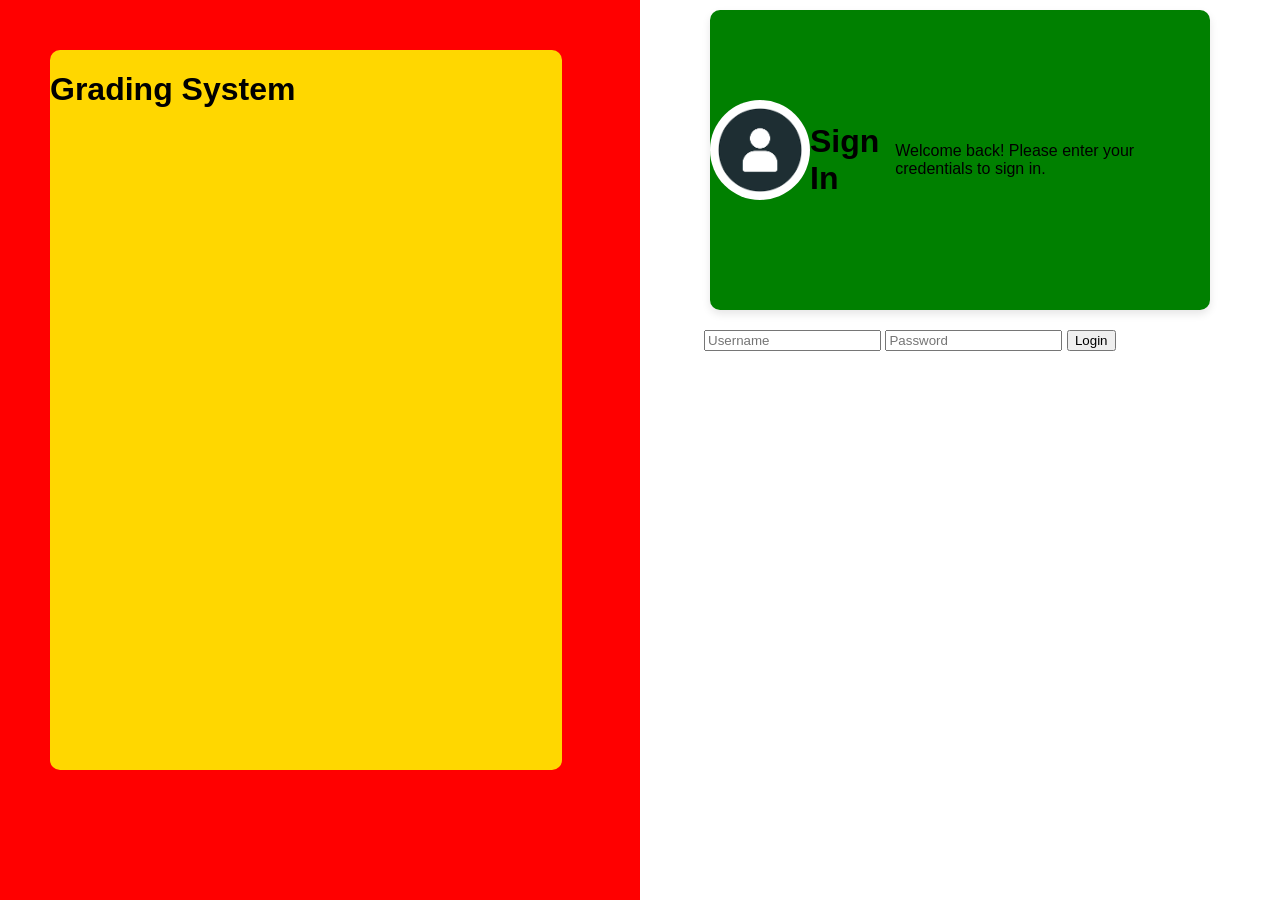
==== index.html @ 9e9329c2 "Add login page with styles and avatar image Add new login UI assets: index.html, styles.css, and an " ====
<!DOCTYPE html>
<html lang="en">
<head>
  <meta charset="UTF-8">
  <meta name="viewport" content="width=device-width, initial-scale=1.0">
  <title>Login</title>
  <link rel="stylesheet" href="styles.css">
</head>
<body>
    <div class="login-container">
        <div class="left-container">
            <h1>Grading System</h1>
        </div>
        <div class="right-container">
            <div class="login-card">
                <img class="avatar-image" src="images/avatar.png" alt="profile image">
                <h1>Sign In</h1>
                <p>Welcome back! Please enter your credentials to sign in.</p>
            </div>
            <div class="login-form">
                <form action="login.html" method="POST">
                    <input type="text" name="username" placeholder="Username" required>
                    <input type="password" name="password" placeholder="Password" required>
                    <button type="submit">Login</button>
                </form>
            </div>
        </div>
    </div>
</body>
</html>
---- styles.css ----
body{
    margin: 0;
    padding: 0;
    background-color:white;
    font-family: Arial, sans-serif;
}
.login-container {
    margin: 0;
    background-color: red;
    width: 100%;
    height: 100vh;
}

.left-container {
    background-color: gold;
    width: 40%;
    height: 80vh;
    float: left;
    margin: 50px;
    border-radius: 10px;
}
.right-container {
    background-color: white;
    width: 50%;
    height: 100vh;
    float: right;
}

.login-card{
    background-color: green;
    width: 500px;
    height: 300px;
    margin: 10px auto;
    border-radius: 10px;
    box-shadow: 0 4px 8px rgba(0, 0, 0, 0.1);
    display: flex;
    align-items: center;
    justify-content: center;
}

.avatar-image{
    width: 100px;
    height: 100px;
    border-radius: 50%;
    margin-bottom: 20px;
}

.login-form{
    display: flex;
    flex-direction: column;
    width: 80%;
    margin: 20px auto;
}
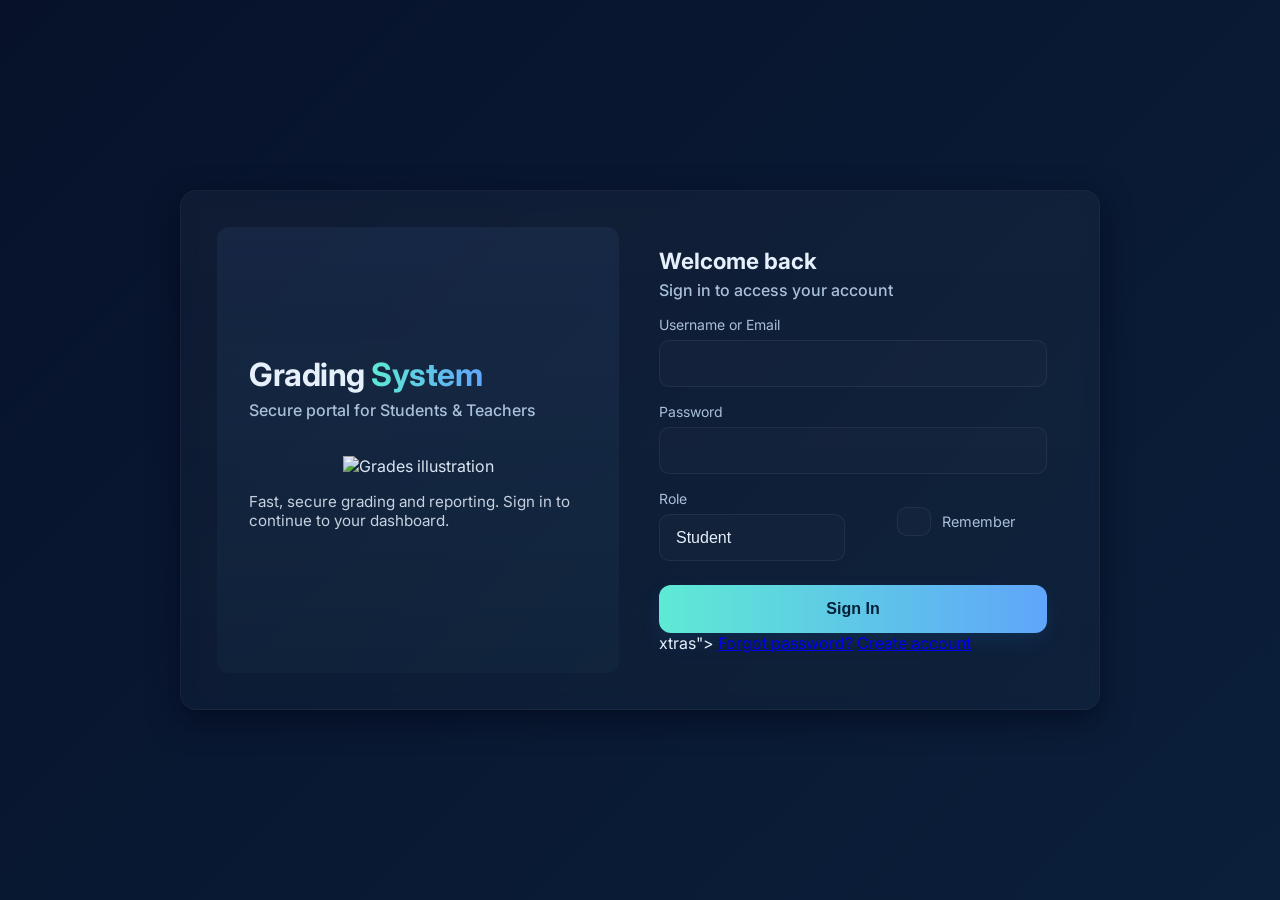
==== commit 9d519e38: "Update these files" ====
--- a/index.html
+++ b/index.html
@@ -1,30 +1,67 @@
-<!DOCTYPE html>
+<!doctype html>
 <html lang="en">
 <head>
-  <meta charset="UTF-8">
-  <meta name="viewport" content="width=device-width, initial-scale=1.0">
-  <title>Login</title>
-  <link rel="stylesheet" href="styles.css">
-</head>
+    <meta charset="utf-8">
+    <meta name="viewport" content="width=device-width,initial-scale=1">
+    <title>Grading System — Login</title>
+    <link href="https://fonts.googleapis.com/css2?family=Inter:wght@300;400;600;700&display=swap" rel="stylesheet">
+    <link rel="stylesheet" href="styles.css">
+    </head>
 <body>
-    <div class="login-container">
-        <div class="left-container">
-            <h1>Grading System</h1>
+    <main class="layout-center">
+        <div class="card card-grid">
+            <section class="left-panel">
+                <div class="brand large">
+                    <h1>Grading <span>System</span></h1>
+                    <p class="subtitle">Secure portal for Students & Teachers</p>
+                </div>
+                <div class="left-illustration">
+                    <img src="images/grades-illustration.svg" alt="Grades illustration" aria-hidden="true">
+                </div>
+                <p class="left-note">Fast, secure grading and reporting. Sign in to continue to your dashboard.</p>
+            </section>
+
+            <section class="right-panel">
+              <div class="brand small">
+                <h2>Welcome back</h2>
+                <p class="subtitle">Sign in to access your account</p>
+              </div>
+
+              <form class="login-form" action="#" novalidate>
+                <div class="field">
+                    <label for="user">Username or Email</label>
+                    <input id="user" name="user" type="text" autocomplete="username" required>
+                </div>
+
+                <div class="field">
+                    <label for="pass">Password</label>
+                    <input id="pass" name="pass" type="password" autocomplete="current-password" required>
+                </div>
+
+                <div class="row">
+                    <div class="field small">
+                        <label for="role">Role</label>
+                        <select id="role" name="role">
+                            <option>Student</option>
+                            <option>Teacher</option>
+                            <option>Admin</option>
+                        </select>
+                    </div>
+                    <div class="field small remember">
+                        <label><input type="checkbox" name="remember"> Remember</label>
+                    </div>
+                </div>
+
+                <button class="btn primary" type="submit">Sign In</button>
+xtras">
+                    <a href="forget-password.html">Forgot password?</a>
+                    <a href="create-account.html">Create account</a>
+
+                </div>
+              </form>
+            </section>
         </div>
-        <div class="right-container">
-            <div class="login-card">
-                <img class="avatar-image" src="images/avatar.png" alt="profile image">
-                <h1>Sign In</h1>
-                <p>Welcome back! Please enter your credentials to sign in.</p>
-            </div>
-            <div class="login-form">
-                <form action="login.html" method="POST">
-                    <input type="text" name="username" placeholder="Username" required>
-                    <input type="password" name="password" placeholder="Password" required>
-                    <button type="submit">Login</button>
-                </form>
-            </div>
-        </div>
-    </div>
+    </main>
+
 </body>
 </html>
--- a/styles.css
+++ b/styles.css
@@ -1,53 +1,90 @@
+:root{
+    --bg-1:#07122a;
+    --bg-2:#0b1f3a;
+    --card:#0f1726cc;
+    --muted:#a9c0d9;
+    --accent1:#5eead4;
+    --accent2:#60a5fa;
+}
+*{box-sizing:border-box}
+html,body{height:100%}
 body{
-    margin: 0;
-    padding: 0;
-    background-color:white;
-    font-family: Arial, sans-serif;
+    margin:0;
+    font-family:Inter,system-ui,-apple-system,"Segoe UI",Roboto,"Helvetica Neue",Arial;
+    background:linear-gradient(135deg,var(--bg-1) 0%,var(--bg-2) 100%);
+    color:#e6f0fb;
+    -webkit-font-smoothing:antialiased;
+    -moz-osx-font-smoothing:grayscale;
 }
-.login-container {
-    margin: 0;
-    background-color: red;
-    width: 100%;
-    height: 100vh;
+.background-shapes{position:fixed;inset:0;overflow:hidden;pointer-events:none}
+.shape{position:absolute;border-radius:50%;filter:blur(70px);opacity:0.45}
+.shape-a{width:520px;height:520px;right:-120px;top:-100px;background:radial-gradient(circle at 30% 30%,#6ee7b7,transparent 40%)}
+.shape-b{width:420px;height:420px;left:-140px;bottom:-120px;background:radial-gradient(circle at 70% 70%,#60a5fa,transparent 40%)}
+
+.layout-center{min-height:100vh;display:flex;align-items:center;justify-content:center;padding:3rem}
+.card{
+    width:100%;max-width:920px;border-radius:16px;background:linear-gradient(180deg, rgba(255,255,255,0.03), rgba(255,255,255,0.02));
+    box-shadow:0 10px 30px rgba(2,6,23,0.6);border:1px solid rgba(255,255,255,0.04);padding:2.25rem;backdrop-filter:blur(8px);
+}
+/* two-column grid */
+.card-grid{
+    display:grid;
+    grid-template-columns: 1fr 420px;
+    gap:1.5rem;
+    align-items:stretch;
+}
+.left-panel{
+    padding:2rem;
+    border-radius:12px;
+    display:flex;
+    flex-direction:column;
+    justify-content:center;
+    background:linear-gradient(180deg, rgba(96,165,250,0.08), rgba(94,234,212,0.03));
+}
+.left-panel .brand.large{ text-align:left }
+.left-illustration{margin-top:1rem;display:flex;align-items:center;justify-content:center}
+.left-illustration img{max-width:100%;height:auto;opacity:0.95}
+.left-note{color:rgba(230,240,251,0.85);margin-top:1rem;font-size:0.95rem}
+.right-panel{padding:1.25rem 1rem;display:flex;flex-direction:column;justify-content:center}
+.brand.small{ text-align:left;margin-bottom:1rem }
+.brand.small h2{margin:0;font-size:1.4rem}
+.brand{display:block;text-align:center;margin-bottom:1.25rem}
+.brand h1{font-size:2rem;margin:0;font-weight:700;letter-spacing:-0.5px}
+.brand h1 span{background:linear-gradient(90deg,var(--accent1),var(--accent2));-webkit-background-clip:text;background-clip:text;color:transparent}
+.subtitle{margin:0.35rem 0 0;color:var(--muted);font-weight:500}
+
+.login-form{max-width:420px;margin:0}
+.field{display:flex;flex-direction:column;margin-bottom:1rem}
+.field label{font-size:0.875rem;color:var(--muted);margin-bottom:0.45rem}
+.field input,.field select{appearance:none;border:1px solid rgba(255,255,255,0.06);background:rgba(255,255,255,0.02);color:inherit;padding:0.85rem 1rem;border-radius:10px;font-size:1rem}
+.field input:focus,.field select:focus{outline:none;box-shadow:0 6px 18px rgba(59,130,246,0.12);border-color:rgba(96,165,250,0.7)}
+.row{display:flex;gap:1rem;align-items:center}
+.field.small{flex:1}
+.remember{display:flex;align-items:center;justify-content:flex-end}
+.remember label{font-size:0.9rem;color:var(--muted);display:flex;align-items:center;gap:0.5rem}
+.remember input{width:16px;height:16px}
+
+.btn{width:100%;padding:0.95rem;border-radius:12px;border:0;font-weight:700;cursor:pointer;font-size:1rem;margin-top:0.5rem}
+.btn.primary{background:linear-gradient(90deg,var(--accent1),var(--accent2));color:#02203a;box-shadow:0 8px 20px rgba(32,129,226,0.12);transition:transform .14s ease,box-shadow .14s ease}
+.btn.primary:hover{transform:translateY(-3px);box-shadow:0 14px 30px rgba(32,129,226,0.18)}
+
+.extras{display:flex;justify-content:space-between;margin-top:1rem;font-size:0.9rem;color:var(--muted)}
+.extras a{color:var(--muted);text-decoration:none}
+.extras a:hover{color:#fff}
+
+@media (max-width:720px){
+    .card{padding:1.5rem;border-radius:12px}
+    .row{flex-direction:column;align-items:stretch}
+    .remember{justify-content:flex-start}
+    .card-grid{grid-template-columns:1fr}
+    .left-panel{order:0;padding:1rem;margin-bottom:0.75rem}
+    .right-panel{order:1;padding:0.5rem}
+    .left-illustration img{max-width:320px}
 }
 
-.left-container {
-    background-color: gold;
-    width: 40%;
-    height: 80vh;
-    float: left;
-    margin: 50px;
-    border-radius: 10px;
-}
-.right-container {
-    background-color: white;
-    width: 50%;
-    height: 100vh;
-    float: right;
+@media (max-width:420px){
+    .brand h1{font-size:1.5rem}
+    .background-shapes{display:none}
 }
 
-.login-card{
-    background-color: green;
-    width: 500px;
-    height: 300px;
-    margin: 10px auto;
-    border-radius: 10px;
-    box-shadow: 0 4px 8px rgba(0, 0, 0, 0.1);
-    display: flex;
-    align-items: center;
-    justify-content: center;
-}
 
-.avatar-image{
-    width: 100px;
-    height: 100px;
-    border-radius: 50%;
-    margin-bottom: 20px;
-}
-
-.login-form{
-    display: flex;
-    flex-direction: column;
-    width: 80%;
-    margin: 20px auto;
-}
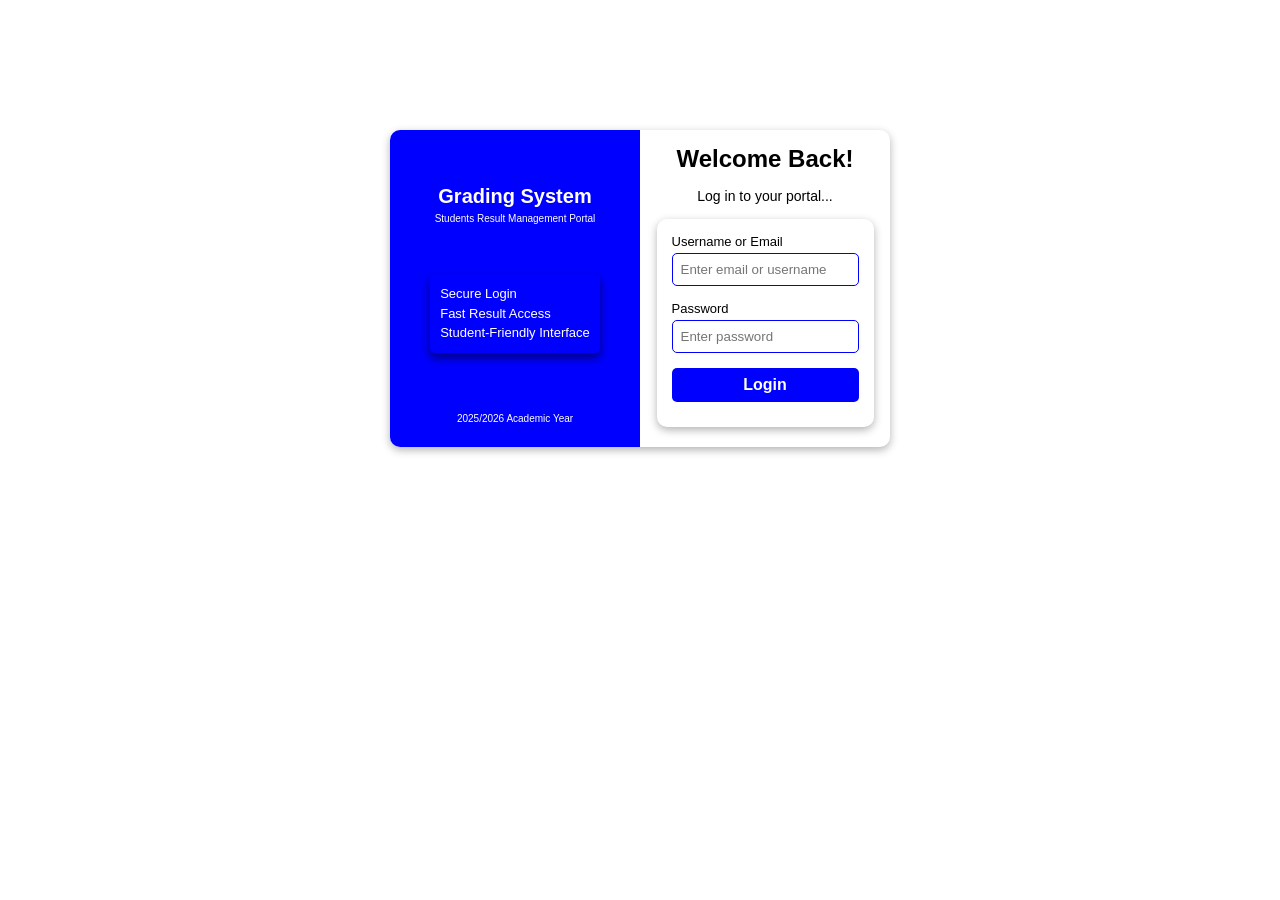
==== commit 3b730645: "Updated System Grading Login Interface Work completed before pulling latest assignment" ====
--- a/index.html
+++ b/index.html
@@ -1,67 +1,51 @@
-<!doctype html>
+<!DOCTYPE html>
 <html lang="en">
 <head>
-    <meta charset="utf-8">
-    <meta name="viewport" content="width=device-width,initial-scale=1">
-    <title>Grading System — Login</title>
-    <link href="https://fonts.googleapis.com/css2?family=Inter:wght@300;400;600;700&display=swap" rel="stylesheet">
-    <link rel="stylesheet" href="styles.css">
-    </head>
+  <meta charset="UTF-8">
+  <meta name="viewport" content="width=device-width, initial-scale=1.0">
+  <title>Login</title>
+  <link rel="stylesheet" href="styles.css">
+</head>
 <body>
-    <main class="layout-center">
-        <div class="card card-grid">
-            <section class="left-panel">
-                <div class="brand large">
-                    <h1>Grading <span>System</span></h1>
-                    <p class="subtitle">Secure portal for Students & Teachers</p>
-                </div>
-                <div class="left-illustration">
-                    <img src="images/grades-illustration.svg" alt="Grades illustration" aria-hidden="true">
-                </div>
-                <p class="left-note">Fast, secure grading and reporting. Sign in to continue to your dashboard.</p>
-            </section>
 
-            <section class="right-panel">
-              <div class="brand small">
-                <h2>Welcome back</h2>
-                <p class="subtitle">Sign in to access your account</p>
-              </div>
+    <div class="login-container">
+        <div class="left-container">
+            <h1>Grading System</h1>
+            <p>Students Result Management Portal</p>
 
-              <form class="login-form" action="#" novalidate>
-                <div class="field">
-                    <label for="user">Username or Email</label>
-                    <input id="user" name="user" type="text" autocomplete="username" required>
+            <div class="features">
+                <ul>
+                    <li>Secure Login</li>
+                    <li>Fast Result Access</li>
+                    <li>Student-Friendly Interface</li>
+                </ul>
+
+            </div>
+            <p class="year">2025/2026 Academic Year</p>
+        </div>
+
+
+        <div class="right-container">
+            <h2>Welcome Back!</h2>
+            <p>Log in to your portal...</p>
+
+            <form class="form-card">
+                <div class="info">
+                    <label for="name">Username or Email</label>
+                    <input type="text" id="name" placeholder="Enter email or username" required>
                 </div>
 
-                <div class="field">
-                    <label for="pass">Password</label>
-                    <input id="pass" name="pass" type="password" autocomplete="current-password" required>
+                <div class="info">
+                    <label for="password">Password</label>
+                    <input type="password" placeholder="Enter password" id="password" required>
                 </div>
 
-                <div class="row">
-                    <div class="field small">
-                        <label for="role">Role</label>
-                        <select id="role" name="role">
-                            <option>Student</option>
-                            <option>Teacher</option>
-                            <option>Admin</option>
-                        </select>
-                    </div>
-                    <div class="field small remember">
-                        <label><input type="checkbox" name="remember"> Remember</label>
-                    </div>
-                </div>
+                <button type="submit">Login</button>
 
-                <button class="btn primary" type="submit">Sign In</button>
-xtras">
-                    <a href="forget-password.html">Forgot password?</a>
-                    <a href="create-account.html">Create account</a>
+            </form>
 
-                </div>
-              </form>
-            </section>
         </div>
-    </main>
 
+    </div>
 </body>
 </html>
--- a/styles.css
+++ b/styles.css
@@ -1,90 +1,127 @@
-:root{
-    --bg-1:#07122a;
-    --bg-2:#0b1f3a;
-    --card:#0f1726cc;
-    --muted:#a9c0d9;
-    --accent1:#5eead4;
-    --accent2:#60a5fa;
-}
-*{box-sizing:border-box}
-html,body{height:100%}
-body{
-    margin:0;
-    font-family:Inter,system-ui,-apple-system,"Segoe UI",Roboto,"Helvetica Neue",Arial;
-    background:linear-gradient(135deg,var(--bg-1) 0%,var(--bg-2) 100%);
-    color:#e6f0fb;
-    -webkit-font-smoothing:antialiased;
-    -moz-osx-font-smoothing:grayscale;
-}
-.background-shapes{position:fixed;inset:0;overflow:hidden;pointer-events:none}
-.shape{position:absolute;border-radius:50%;filter:blur(70px);opacity:0.45}
-.shape-a{width:520px;height:520px;right:-120px;top:-100px;background:radial-gradient(circle at 30% 30%,#6ee7b7,transparent 40%)}
-.shape-b{width:420px;height:420px;left:-140px;bottom:-120px;background:radial-gradient(circle at 70% 70%,#60a5fa,transparent 40%)}
-
-.layout-center{min-height:100vh;display:flex;align-items:center;justify-content:center;padding:3rem}
-.card{
-    width:100%;max-width:920px;border-radius:16px;background:linear-gradient(180deg, rgba(255,255,255,0.03), rgba(255,255,255,0.02));
-    box-shadow:0 10px 30px rgba(2,6,23,0.6);border:1px solid rgba(255,255,255,0.04);padding:2.25rem;backdrop-filter:blur(8px);
-}
-/* two-column grid */
-.card-grid{
-    display:grid;
-    grid-template-columns: 1fr 420px;
-    gap:1.5rem;
-    align-items:stretch;
-}
-.left-panel{
-    padding:2rem;
-    border-radius:12px;
-    display:flex;
-    flex-direction:column;
-    justify-content:center;
-    background:linear-gradient(180deg, rgba(96,165,250,0.08), rgba(94,234,212,0.03));
-}
-.left-panel .brand.large{ text-align:left }
-.left-illustration{margin-top:1rem;display:flex;align-items:center;justify-content:center}
-.left-illustration img{max-width:100%;height:auto;opacity:0.95}
-.left-note{color:rgba(230,240,251,0.85);margin-top:1rem;font-size:0.95rem}
-.right-panel{padding:1.25rem 1rem;display:flex;flex-direction:column;justify-content:center}
-.brand.small{ text-align:left;margin-bottom:1rem }
-.brand.small h2{margin:0;font-size:1.4rem}
-.brand{display:block;text-align:center;margin-bottom:1.25rem}
-.brand h1{font-size:2rem;margin:0;font-weight:700;letter-spacing:-0.5px}
-.brand h1 span{background:linear-gradient(90deg,var(--accent1),var(--accent2));-webkit-background-clip:text;background-clip:text;color:transparent}
-.subtitle{margin:0.35rem 0 0;color:var(--muted);font-weight:500}
-
-.login-form{max-width:420px;margin:0}
-.field{display:flex;flex-direction:column;margin-bottom:1rem}
-.field label{font-size:0.875rem;color:var(--muted);margin-bottom:0.45rem}
-.field input,.field select{appearance:none;border:1px solid rgba(255,255,255,0.06);background:rgba(255,255,255,0.02);color:inherit;padding:0.85rem 1rem;border-radius:10px;font-size:1rem}
-.field input:focus,.field select:focus{outline:none;box-shadow:0 6px 18px rgba(59,130,246,0.12);border-color:rgba(96,165,250,0.7)}
-.row{display:flex;gap:1rem;align-items:center}
-.field.small{flex:1}
-.remember{display:flex;align-items:center;justify-content:flex-end}
-.remember label{font-size:0.9rem;color:var(--muted);display:flex;align-items:center;gap:0.5rem}
-.remember input{width:16px;height:16px}
-
-.btn{width:100%;padding:0.95rem;border-radius:12px;border:0;font-weight:700;cursor:pointer;font-size:1rem;margin-top:0.5rem}
-.btn.primary{background:linear-gradient(90deg,var(--accent1),var(--accent2));color:#02203a;box-shadow:0 8px 20px rgba(32,129,226,0.12);transition:transform .14s ease,box-shadow .14s ease}
-.btn.primary:hover{transform:translateY(-3px);box-shadow:0 14px 30px rgba(32,129,226,0.18)}
-
-.extras{display:flex;justify-content:space-between;margin-top:1rem;font-size:0.9rem;color:var(--muted)}
-.extras a{color:var(--muted);text-decoration:none}
-.extras a:hover{color:#fff}
-
-@media (max-width:720px){
-    .card{padding:1.5rem;border-radius:12px}
-    .row{flex-direction:column;align-items:stretch}
-    .remember{justify-content:flex-start}
-    .card-grid{grid-template-columns:1fr}
-    .left-panel{order:0;padding:1rem;margin-bottom:0.75rem}
-    .right-panel{order:1;padding:0.5rem}
-    .left-illustration img{max-width:320px}
+* {
+    margin: 0;
+    padding: 0;
+    box-sizing: border-box;
 }
 
-@media (max-width:420px){
-    .brand h1{font-size:1.5rem}
-    .background-shapes{display:none}
+body {
+    font-family: Arial, Helvetica, sans-serif;
+    display: flex;
+    justify-content: center;
+    align-items: center;
 }
 
+.login-container {
+    display: flex;  
+    width: 100%;
+    max-width: 500px;
+    margin-top: 130px; 
+    border-radius: 10px;
+    box-shadow: 0 3px 9px rgba(0, 0, 0, 0.3);
+}
 
+.left-container {
+    background-color: blue;
+    width: 50%;
+    border-radius: 10px 0 0 10px;
+    display: flex;
+    flex-direction: column;
+    align-items: center;
+    padding: 15px;
+    text-align: center;
+    color: white;
+}
+
+.left-container h1 {
+    margin-top: 40px;
+    font-size: 20px;
+}
+
+.features {
+    display: flex;
+    flex-direction: column;
+    gap: 4px;
+    margin-top: 50px;
+    background-color: blue;
+    box-shadow: 0 5px 10px rgba(0, 0, 0, 0.5);
+    padding: 10px;
+    border-radius: 5px;
+    color: white;
+}
+
+ul {
+    font-size: 13px;
+    text-align: left;
+    list-style: none;
+    line-height: 1.5;
+}
+
+.left-container p {
+    margin-top: 5px;
+    font-size: 10px;
+}
+
+.left-container .year {
+    font-size: 10px;
+    margin-top: 60px;
+}
+
+.right-container {
+    width: 50%;
+    border-radius: 0 10px 10px 0;
+    display: flex;
+    flex-direction: column;
+    align-items: center;
+}
+
+.right-container h2 {
+    margin: 15px;
+}
+
+.right-container p {
+    margin-bottom: 15px;
+    font-size: 14px;
+}
+
+.form-card {
+    display: flex;
+    flex-direction: column;
+    align-items: center;
+    gap: 15px;
+    box-shadow: 0 3px 9px rgba(0, 0, 0, 0.3);
+    padding: 15px;
+    margin-bottom: 20px;
+    border-radius: 10px;
+}
+
+.info {
+    display: flex;
+    flex-direction: column;
+}
+
+input {
+    border-radius: 5px;
+    border: 1px solid blue;
+    outline: none;
+    padding: 8px;
+    width: 100%;
+}
+
+label {
+    margin-bottom: 4px;
+    font-size: 13px;
+}
+
+button {
+    background-color: blue;
+    padding: 8px;
+    border: none;
+    outline: none;
+    border-radius: 5px;
+    margin-bottom: 10px;
+    width: 100%;
+    cursor: pointer;
+    font-size: 16px;
+    font-weight: bold;
+    color: white;
+}
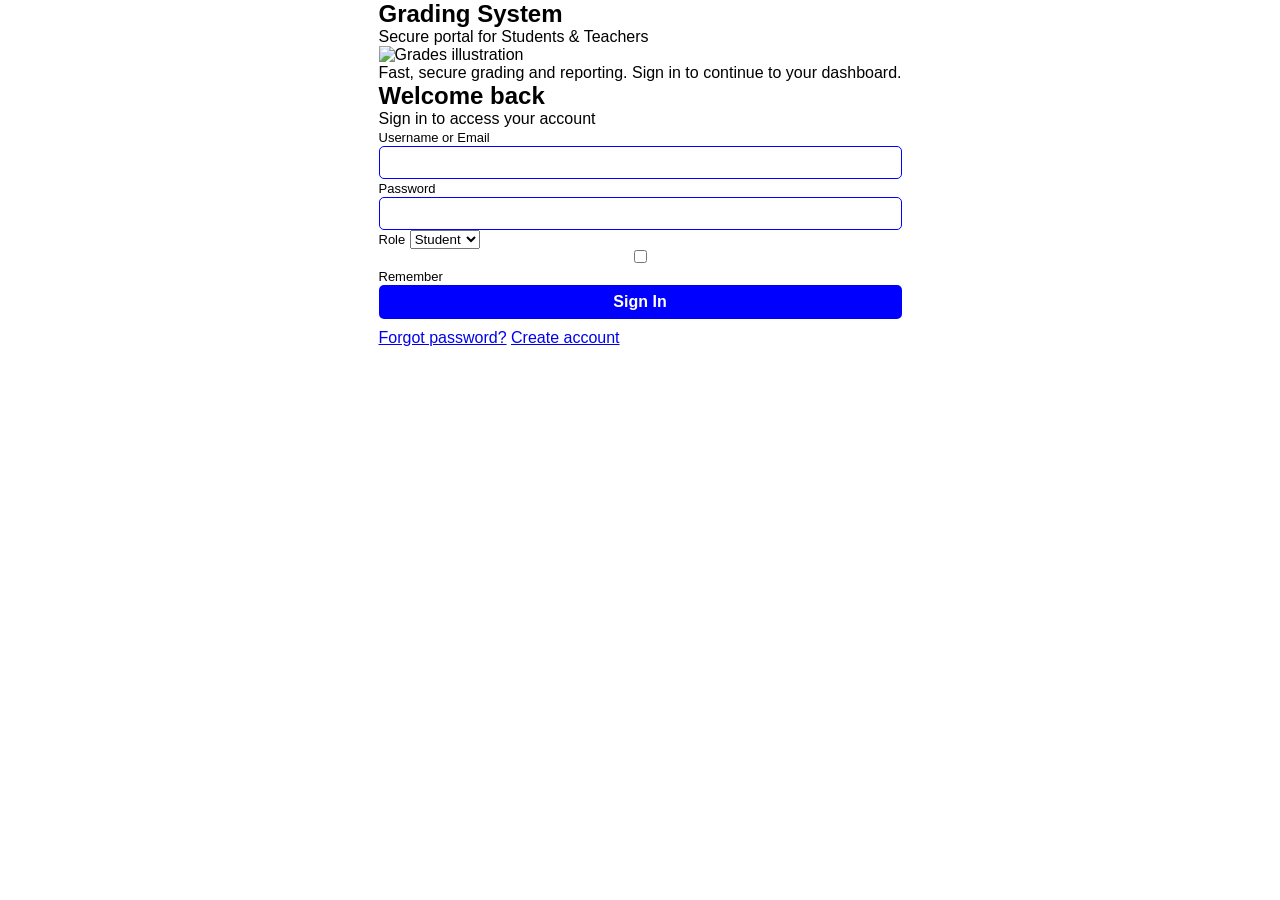
==== commit a6379050: "Fix HTML classes and typos in index.html Removed stray `xtras">` token, and added `class="extras"` t" ====
--- a/index.html
+++ b/index.html
@@ -1,51 +1,66 @@
-<!DOCTYPE html>
+<!doctype html>
 <html lang="en">
 <head>
-  <meta charset="UTF-8">
-  <meta name="viewport" content="width=device-width, initial-scale=1.0">
-  <title>Login</title>
-  <link rel="stylesheet" href="styles.css">
-</head>
+    <meta charset="utf-8">
+    <meta name="viewport" content="width=device-width,initial-scale=1">
+    <title>Grading System — Login</title>
+    <link href="https://fonts.googleapis.com/css2?family=Inter:wght@300;400;600;700&display=swap" rel="stylesheet">
+    <link rel="stylesheet" href="styles.css">
+    </head>
 <body>
+    <main class="layout-center">
+        <div class="card card-rid">
+            <section class="left-panel">
+                <div class="brand large">
+                    <h1>Grading <span>System</span></h1>
+                    <p class="subtitle">Secure portal for Students & Teachers</p>
+                </div>
+                <div class="left-illustration">
+                    <img src="images/grades-illustration.svg" alt="Grades illustration" aria-hidden="true">
+                </div>
+                <p class="left-note">Fast, secure grading and reporting. Sign in to continue to your dashboard.</p>
+            </section>
 
-    <div class="login-container">
-        <div class="left-container">
-            <h1>Grading System</h1>
-            <p>Students Result Management Portal</p>
+            <section class="right-panel">
+              <div class="brand small">
+                <h2>Welcome back</h2>
+                <p class="subtitle">Sign in to access your account</p>
+              </div>
 
-            <div class="features">
-                <ul>
-                    <li>Secure Login</li>
-                    <li>Fast Result Access</li>
-                    <li>Student-Friendly Interface</li>
-                </ul>
-
-            </div>
-            <p class="year">2025/2026 Academic Year</p>
-        </div>
-
-
-        <div class="right-container">
-            <h2>Welcome Back!</h2>
-            <p>Log in to your portal...</p>
-
-            <form class="form-card">
-                <div class="info">
-                    <label for="name">Username or Email</label>
-                    <input type="text" id="name" placeholder="Enter email or username" required>
+              <form class="login-form" action="#" novalidate>
+                <div class="field">
+                    <label for="user">Username or Email</label>
+                    <input id="user" name="user" type="text" autocomplete="username" required>
                 </div>
 
-                <div class="info">
-                    <label for="password">Password</label>
-                    <input type="password" placeholder="Enter password" id="password" required>
+                <div class="field">
+                    <label for="pass">Password</label>
+                    <input id="pass" name="pass" type="password" autocomplete="current-password" required>
                 </div>
 
-                <button type="submit">Login</button>
+                <div class="row">
+                    <div class="field small">
+                        <label for="role">Role</label>
+                        <select id="role" name="role">
+                            <option>Student</option>
+                            <option>Teacher</option>
+                            <option>Admin</option>
+                        </select>
+                    </div>
+                    <div class="field small remember">
+                        <label><input type="checkbox" name="remember"> Remember</label>
+                    </div>
+                </div>
 
-            </form>
+                <button class="btn primary" type="submit">Sign In</button>
+                    <a href="forget-password.html" class="extras">Forgot password?</a>
+                    <a href="create-account.html" class="extras">Create account</a>
 
+                </div>
+              </form>
+            </section>
         </div>
+    </main>
 
-    </div>
 </body>
 </html>
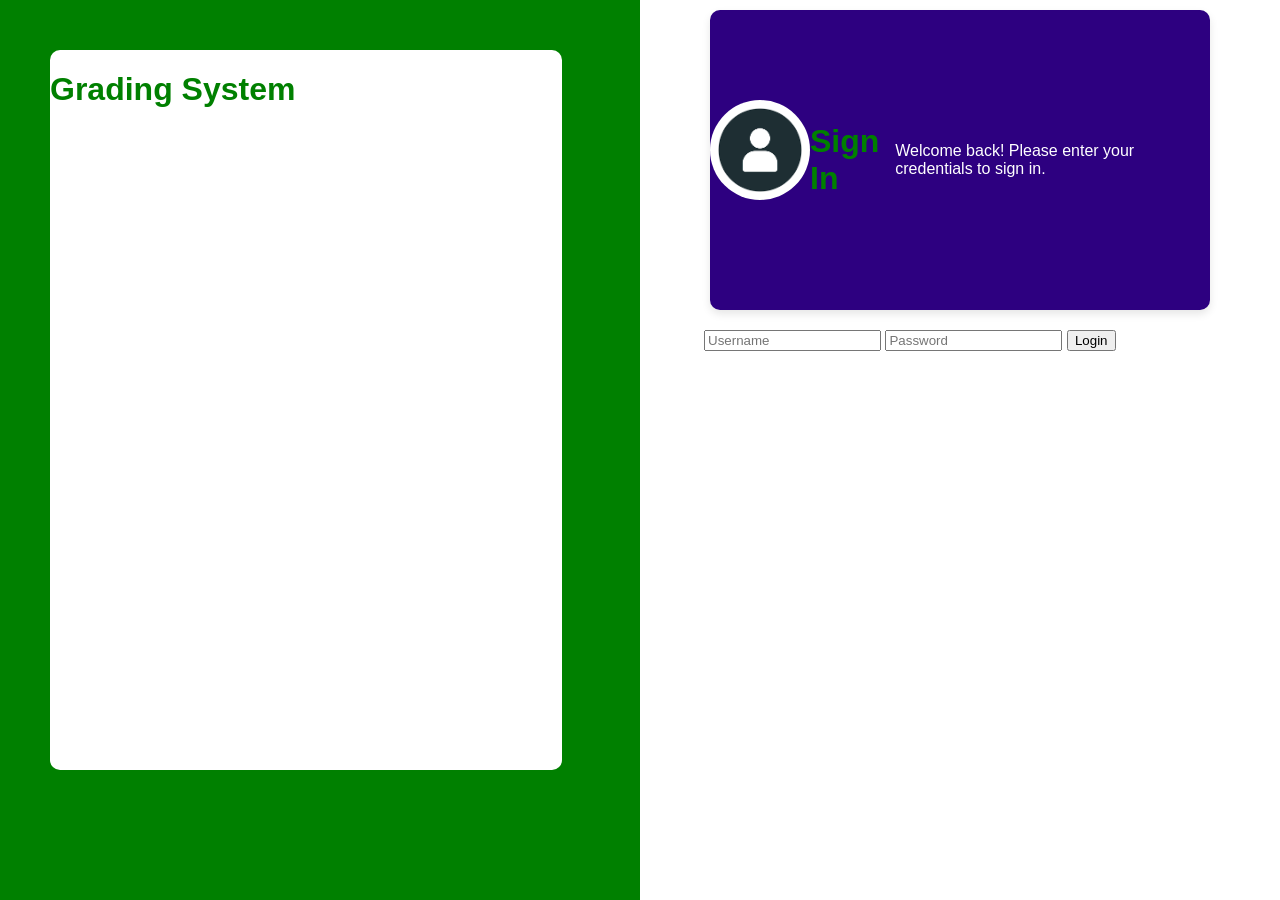
==== commit adda48b7: "Merge branch 'main' of https://github.com/IAmAbdulHafiz/LoginForm_Project" ====
--- a/index.html
+++ b/index.html
@@ -8,59 +8,24 @@
     <link rel="stylesheet" href="styles.css">
     </head>
 <body>
-    <main class="layout-center">
-        <div class="card card-rid">
-            <section class="left-panel">
-                <div class="brand large">
-                    <h1>Grading <span>System</span></h1>
-                    <p class="subtitle">Secure portal for Students & Teachers</p>
-                </div>
-                <div class="left-illustration">
-                    <img src="images/grades-illustration.svg" alt="Grades illustration" aria-hidden="true">
-                </div>
-                <p class="left-note">Fast, secure grading and reporting. Sign in to continue to your dashboard.</p>
-            </section>
-
-            <section class="right-panel">
-              <div class="brand small">
-                <h2>Welcome back</h2>
-                <p class="subtitle">Sign in to access your account</p>
-              </div>
-
-              <form class="login-form" action="#" novalidate>
-                <div class="field">
-                    <label for="user">Username or Email</label>
-                    <input id="user" name="user" type="text" autocomplete="username" required>
-                </div>
-
-                <div class="field">
-                    <label for="pass">Password</label>
-                    <input id="pass" name="pass" type="password" autocomplete="current-password" required>
-                </div>
-
-                <div class="row">
-                    <div class="field small">
-                        <label for="role">Role</label>
-                        <select id="role" name="role">
-                            <option>Student</option>
-                            <option>Teacher</option>
-                            <option>Admin</option>
-                        </select>
-                    </div>
-                    <div class="field small remember">
-                        <label><input type="checkbox" name="remember"> Remember</label>
-                    </div>
-                </div>
-
-                <button class="btn primary" type="submit">Sign In</button>
-                    <a href="forget-password.html" class="extras">Forgot password?</a>
-                    <a href="create-account.html" class="extras">Create account</a>
-
-                </div>
-              </form>
-            </section>
+    <div class="login-container">
+        <div class="left-container">
+            <h1>Grading System</h1>
         </div>
-    </main>
-
+        <div class="right-container">
+            <div class="login-card">
+                <img class="avatar-image" src="images/avatar.png" alt="profile image">
+                <h1>Sign In</h1>
+                <p>Welcome back! Please enter your credentials to sign in.</p>
+            </div>
+            <div class="login-form">
+                <form action="login.html" method="POST">
+                    <input type="text" name="username" placeholder="Username" required>
+                    <input type="password" name="password" placeholder="Password" required>
+                    <button type="submit">Login</button>
+                </form>
+            </div>
+        </div>
+    </div>
 </body>
 </html>
--- a/styles.css
+++ b/styles.css
@@ -1,127 +1,63 @@
-* {
+body{
     margin: 0;
     padding: 0;
-    box-sizing: border-box;
+    background-color:white;
+    font-family: Arial, sans-serif;
 }
-
-body {
-    font-family: Arial, Helvetica, sans-serif;
-    display: flex;
-    justify-content: center;
-    align-items: center;
-}
-
 .login-container {
-    display: flex;  
+    margin: 0;
+    background-color: green;
     width: 100%;
-    max-width: 500px;
-    margin-top: 130px; 
-    border-radius: 10px;
-    box-shadow: 0 3px 9px rgba(0, 0, 0, 0.3);
+    height: 100vh;
 }
 
 .left-container {
-    background-color: blue;
+    background-color:white
+     ;
+    width: 40%;
+    height: 80vh;
+    float: left;
+    margin: 50px;
+    border-radius: 10px;
+}
+.right-container {
+    background-color: white;
     width: 50%;
-    border-radius: 10px 0 0 10px;
+    height: 100vh;
+    float: right;
+}
+
+.login-card{
+    background-color: #2d0080;
+    width: 500px;
+    height: 300px;
+    margin: 10px auto;
+    border-radius: 10px;
+    box-shadow: 0 4px 8px rgba(0, 0, 0, 0.1);
+    display: flex;
+    align-items: center;
+    justify-content: center;
+}
+
+.avatar-image{
+    width: 100px;
+    height: 100px;
+    border-radius: 50%;
+    margin-bottom: 20px;
+}
+
+.login-form{
     display: flex;
     flex-direction: column;
-    align-items: center;
-    padding: 15px;
-    text-align: center;
+    width: 80%;
+    margin: 20px auto;
+}
+
+h1 {
+    color: green;
+}
+
+p {
     color: white;
 }
 
-.left-container h1 {
-    margin-top: 40px;
-    font-size: 20px;
-}
-
-.features {
-    display: flex;
-    flex-direction: column;
-    gap: 4px;
-    margin-top: 50px;
-    background-color: blue;
-    box-shadow: 0 5px 10px rgba(0, 0, 0, 0.5);
-    padding: 10px;
-    border-radius: 5px;
-    color: white;
-}
-
-ul {
-    font-size: 13px;
-    text-align: left;
-    list-style: none;
-    line-height: 1.5;
-}
-
-.left-container p {
-    margin-top: 5px;
-    font-size: 10px;
-}
-
-.left-container .year {
-    font-size: 10px;
-    margin-top: 60px;
-}
-
-.right-container {
-    width: 50%;
-    border-radius: 0 10px 10px 0;
-    display: flex;
-    flex-direction: column;
-    align-items: center;
-}
-
-.right-container h2 {
-    margin: 15px;
-}
-
-.right-container p {
-    margin-bottom: 15px;
-    font-size: 14px;
-}
-
-.form-card {
-    display: flex;
-    flex-direction: column;
-    align-items: center;
-    gap: 15px;
-    box-shadow: 0 3px 9px rgba(0, 0, 0, 0.3);
-    padding: 15px;
-    margin-bottom: 20px;
-    border-radius: 10px;
-}
-
-.info {
-    display: flex;
-    flex-direction: column;
-}
-
-input {
-    border-radius: 5px;
-    border: 1px solid blue;
-    outline: none;
-    padding: 8px;
-    width: 100%;
-}
-
-label {
-    margin-bottom: 4px;
-    font-size: 13px;
-}
-
-button {
-    background-color: blue;
-    padding: 8px;
-    border: none;
-    outline: none;
-    border-radius: 5px;
-    margin-bottom: 10px;
-    width: 100%;
-    cursor: pointer;
-    font-size: 16px;
-    font-weight: bold;
-    color: white;
-}
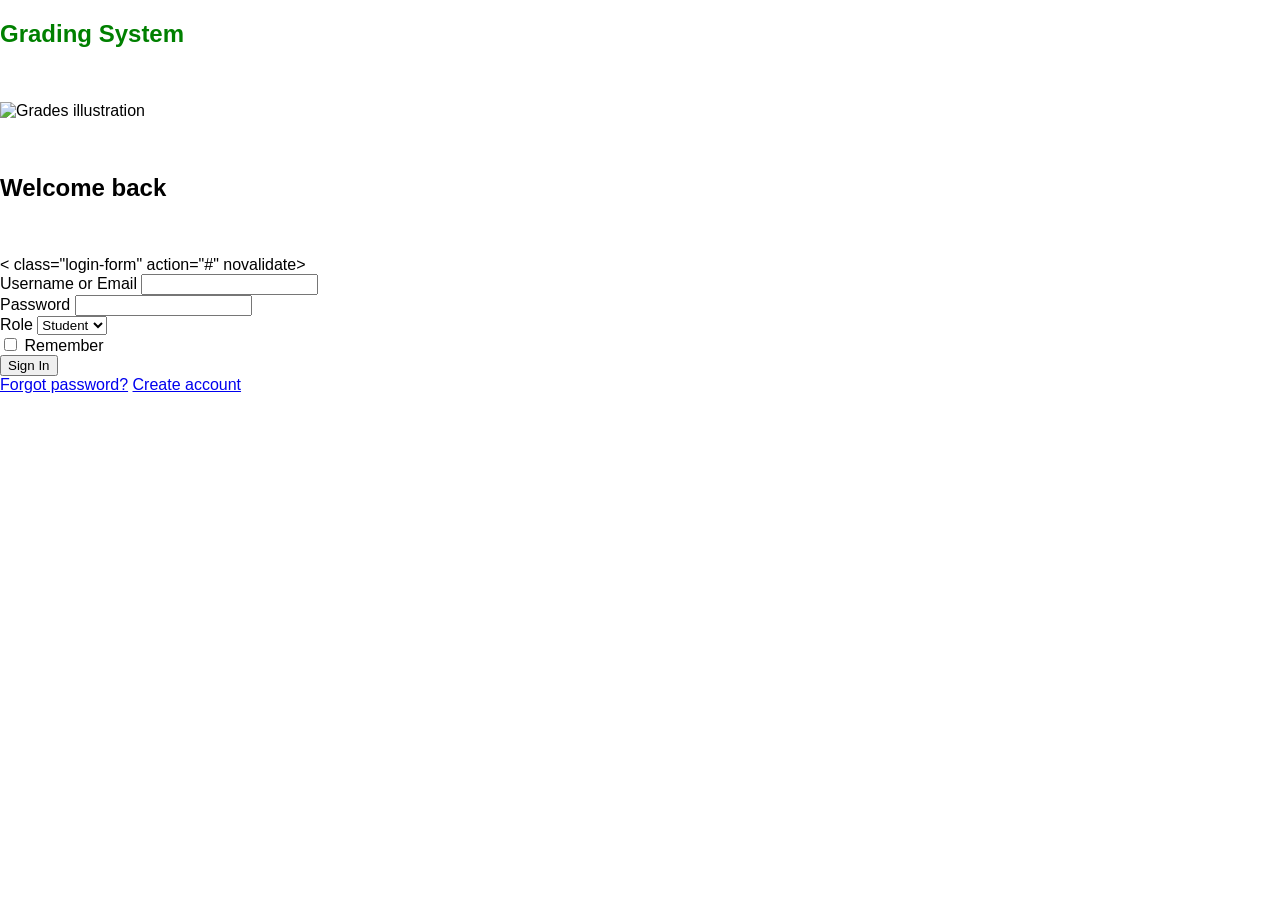
==== commit e748b961: "Merge branch 'main' of https://github.com/IAmAbdulHafiz/LoginForm_Project" ====
--- a/index.html
+++ b/index.html
@@ -8,24 +8,67 @@
     <link rel="stylesheet" href="styles.css">
     </head>
 <body>
-    <div class="login-container">
-        <div class="left-container">
-            <h1>Grading System</h1>
-        </div>
-        <div class="right-container">
-            <div class="login-card">
-                <img class="avatar-image" src="images/avatar.png" alt="profile image">
-                <h1>Sign In</h1>
-                <p>Welcome back! Please enter your credentials to sign in.</p>
-            </div>
-            <div class="login-form">
-                <form action="login.html" method="POST">
-                    <input type="text" name="username" placeholder="Username" required>
-                    <input type="password" name="password" placeholder="Password" required>
-                    <button type="submit">Login</button>
+
+    <main class="layout-center">
+        <div class="card card-rid">
+            <section class="left-panel">
+                <div class="brand large">
+                    <h1>Grading <span>System</span></h1>
+                    <p class="subtitle">Secure portal for Students & Teachers</p>
+                </div>
+                <div class="left-illustration">
+                    <img src="images/grades-illustration.svg" alt="Grades illustration" aria-hidden="true">
+                </div>
+                <p class="left-note">Fast, secure grading and reporting. Sign in to continue to your dashboard.</p>
+            </section>
+
+            <section class="right-panel">
+                <div class="brand small">
+                  <h2>Welcome back</h2>
+                  <p class="subtitle">Sign in to access your account</p>
+                </div>
+
+                < class="login-form" action="#" novalidate>
+                    <div class="field">
+                        <label for="user">Username or Email</label>
+                        <input id="user" name="user" type="text" autocomplete="username" required>
+                    </div>
+
+                    <div class="field">
+                        <label for="pass">Password</label>
+                        <input id="pass" name="pass" type="password" autocomplete="current-password" required>
+                    </div>
+
+                    <div class="row">
+                        <div class="field small">
+                            <label for="role">Role</label>
+                            <select id="role" name="role">
+                                <option>Student</option>
+                                <option>Teacher</option>
+                                <option>Admin</option>
+                            </select>
+                        </div>
+
+                        <div class="field small remember">
+                            <label><input type="checkbox" name="remember"> Remember</label>
+                        </div>
+                    </div>
+
+                    <button class="btn primary" type="submit">Sign In</button>
+
+                    <div>
+                        <a href="forget-password.html" class="extras">Forgot password?</a>
+                        <a href="create-account.html" class="extras">Create account</a>
+                    </div>
+        
+        
                 </form>
-            </div>
-        </div>
-    </div>
+
+            </section>    
+
+        </div>    
+    
+    </main>  
+
 </body>
 </html>
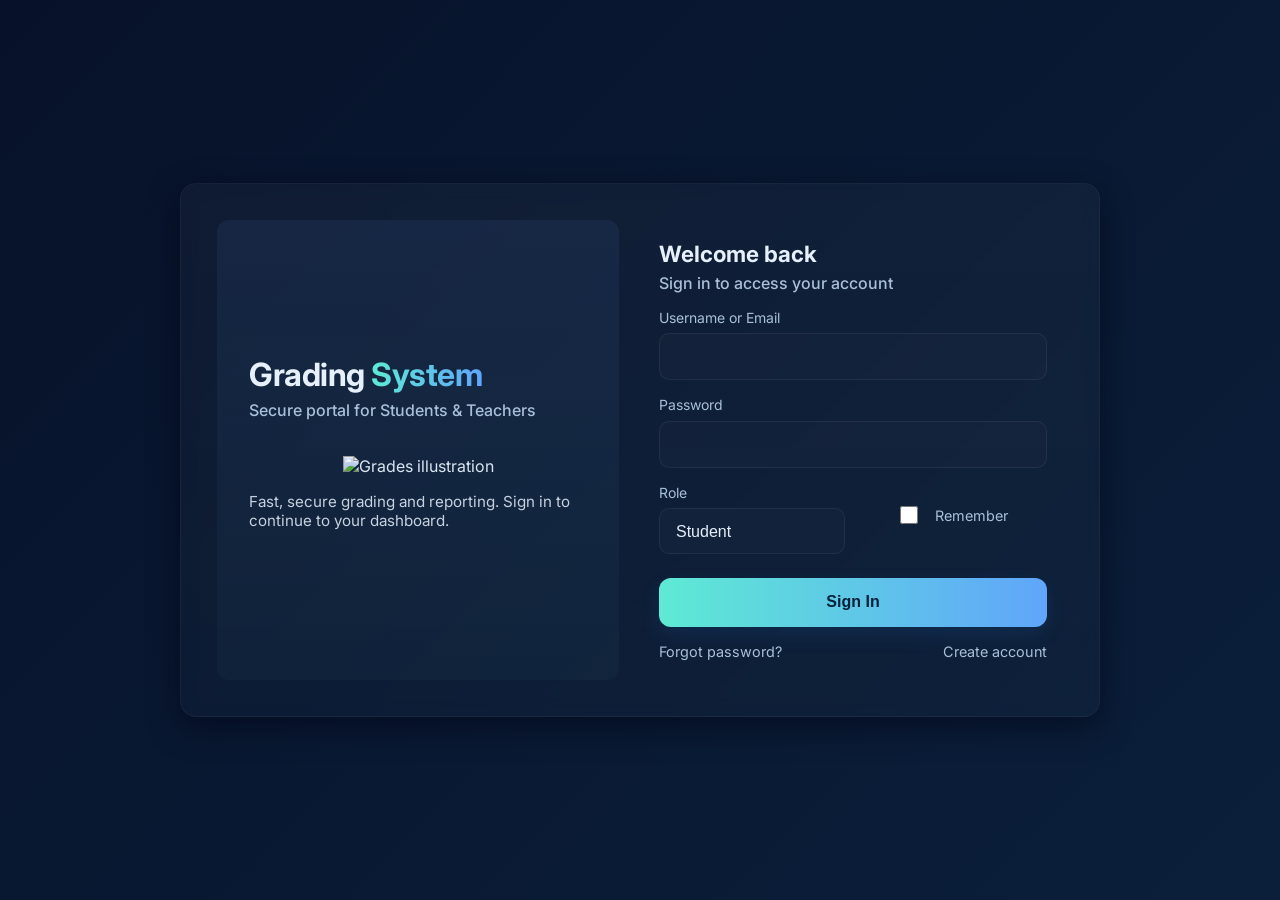
==== commit 784dd832: "Update these files" ====
--- a/index.html
+++ b/index.html
@@ -8,9 +8,8 @@
     <link rel="stylesheet" href="styles.css">
     </head>
 <body>
-
     <main class="layout-center">
-        <div class="card card-rid">
+        <div class="card card-rid card-grid">
             <section class="left-panel">
                 <div class="brand large">
                     <h1>Grading <span>System</span></h1>
@@ -28,7 +27,7 @@
                   <p class="subtitle">Sign in to access your account</p>
                 </div>
 
-                < class="login-form" action="#" novalidate>
+                <form class="login-form" action="#" novalidate>
                     <div class="field">
                         <label for="user">Username or Email</label>
                         <input id="user" name="user" type="text" autocomplete="username" required>
@@ -50,25 +49,22 @@
                         </div>
 
                         <div class="field small remember">
-                            <label><input type="checkbox" name="remember"> Remember</label>
+                            <label for="remember"><input id="remember" type="checkbox" name="remember"> Remember</label>
                         </div>
                     </div>
 
                     <button class="btn primary" type="submit">Sign In</button>
 
-                    <div>
-                        <a href="forget-password.html" class="extras">Forgot password?</a>
-                        <a href="create-account.html" class="extras">Create account</a>
+                    <div class="extras">
+                        <a href="forget-password.html">Forgot password?</a>
+                        <a href="create-account.html">Create account</a>
                     </div>
-        
-        
+
                 </form>
 
-            </section>    
+            </section>   
 
         </div>    
-    
     </main>  
-
 </body>
 </html>
--- a/styles.css
+++ b/styles.css
@@ -1,63 +1,89 @@
+:root{
+    --bg-1:#07122a;
+    --bg-2:#0b1f3a;
+    --card:#0f1726cc;
+    --muted:#a9c0d9;
+    --accent1:#5eead4;
+    --accent2:#60a5fa;
+}
+*{box-sizing:border-box}
+html,body{height:100%}
 body{
-    margin: 0;
-    padding: 0;
-    background-color:white;
-    font-family: Arial, sans-serif;
+    margin:0;
+    font-family:Inter,system-ui,-apple-system,"Segoe UI",Roboto,"Helvetica Neue",Arial;
+    background:linear-gradient(135deg,var(--bg-1) 0%,var(--bg-2) 100%);
+    color:#e6f0fb;
+    -webkit-font-smoothing:antialiased;
+    -moz-osx-font-smoothing:grayscale;
 }
-.login-container {
-    margin: 0;
-    background-color: green;
-    width: 100%;
-    height: 100vh;
+.background-shapes{position:fixed;inset:0;overflow:hidden;pointer-events:none}
+.shape{position:absolute;border-radius:50%;filter:blur(70px);opacity:0.45}
+.shape-a{width:520px;height:520px;right:-120px;top:-100px;background:radial-gradient(circle at 30% 30%,#6ee7b7,transparent 40%)}
+.shape-b{width:420px;height:420px;left:-140px;bottom:-120px;background:radial-gradient(circle at 70% 70%,#60a5fa,transparent 40%)}
+
+.layout-center{min-height:100vh;display:flex;align-items:center;justify-content:center;padding:3rem}
+.card{
+    width:100%;max-width:920px;border-radius:16px;background:linear-gradient(180deg, rgba(255,255,255,0.03), rgba(255,255,255,0.02));
+    box-shadow:0 10px 30px rgba(2,6,23,0.6);border:1px solid rgba(255,255,255,0.04);padding:2.25rem;backdrop-filter:blur(8px);
+}
+/* two-column grid */
+.card-grid{
+    display:grid;
+    grid-template-columns: 1fr 420px;
+    gap:1.5rem;
+    align-items:stretch;
+}
+.left-panel{
+    padding:2rem;
+    border-radius:12px;
+    display:flex;
+    flex-direction:column;
+    justify-content:center;
+    background:linear-gradient(180deg, rgba(96,165,250,0.08), rgba(94,234,212,0.03));
+}
+.left-panel .brand.large{ text-align:left }
+.left-illustration{margin-top:1rem;display:flex;align-items:center;justify-content:center}
+.left-illustration img{max-width:100%;height:auto;opacity:0.95}
+.left-note{color:rgba(230,240,251,0.85);margin-top:1rem;font-size:0.95rem}
+.right-panel{padding:1.25rem 1rem;display:flex;flex-direction:column;justify-content:center}
+.brand.small{ text-align:left;margin-bottom:1rem }
+.brand.small h2{margin:0;font-size:1.4rem}
+.brand{display:block;text-align:center;margin-bottom:1.25rem}
+.brand h1{font-size:2rem;margin:0;font-weight:700;letter-spacing:-0.5px}
+.brand h1 span{background:linear-gradient(90deg,var(--accent1),var(--accent2));-webkit-background-clip:text;background-clip:text;color:transparent}
+.subtitle{margin:0.35rem 0 0;color:var(--muted);font-weight:500}
+
+.login-form{max-width:420px;margin:0}
+.field{display:flex;flex-direction:column;margin-bottom:1rem}
+.field label{font-size:0.875rem;color:var(--muted);margin-bottom:0.45rem}
+.field input[type="text"], .field input[type="password"], .field select{appearance:none;border:1px solid rgba(255,255,255,0.06);background:rgba(255,255,255,0.02);color:inherit;padding:0.85rem 1rem;border-radius:10px;font-size:1rem}
+.field input[type="text"]:focus, .field input[type="password"]:focus, .field select:focus{outline:none;box-shadow:0 6px 18px rgba(59,130,246,0.12);border-color:rgba(96,165,250,0.7)}
+.remember input[type="checkbox"]{width:18px;height:18px;margin:0;margin-right:0.6rem;accent-color:var(--accent2);appearance:auto;border-radius:4px}
+.row{display:flex;gap:1rem;align-items:center}
+.field.small{flex:1}
+.remember{display:flex;align-items:center;justify-content:flex-end}
+.remember label{font-size:0.9rem;color:var(--muted);display:flex;align-items:center;gap:0.5rem}
+.remember input{width:16px;height:16px}
+
+.btn{width:100%;padding:0.95rem;border-radius:12px;border:0;font-weight:700;cursor:pointer;font-size:1rem;margin-top:0.5rem}
+.btn.primary{background:linear-gradient(90deg,var(--accent1),var(--accent2));color:#02203a;box-shadow:0 8px 20px rgba(32,129,226,0.12);transition:transform .14s ease,box-shadow .14s ease}
+.btn.primary:hover{transform:translateY(-3px);box-shadow:0 14px 30px rgba(32,129,226,0.18)}
+
+.extras{display:flex;justify-content:space-between;margin-top:1rem;font-size:0.9rem;color:var(--muted)}
+.extras a{color:var(--muted);text-decoration:none}
+.extras a:hover{color:#fff}
+
+@media (max-width:720px){
+    .card{padding:1.5rem;border-radius:12px}
+    .row{flex-direction:column;align-items:stretch}
+    .remember{justify-content:flex-start}
+    .card-grid{grid-template-columns:1fr}
+    .left-panel{order:0;padding:1rem;margin-bottom:0.75rem}
+    .right-panel{order:1;padding:0.5rem}
+    .left-illustration img{max-width:320px}
 }
 
-.left-container {
-    background-color:white
-     ;
-    width: 40%;
-    height: 80vh;
-    float: left;
-    margin: 50px;
-    border-radius: 10px;
-}
-.right-container {
-    background-color: white;
-    width: 50%;
-    height: 100vh;
-    float: right;
-}
-
-.login-card{
-    background-color: #2d0080;
-    width: 500px;
-    height: 300px;
-    margin: 10px auto;
-    border-radius: 10px;
-    box-shadow: 0 4px 8px rgba(0, 0, 0, 0.1);
-    display: flex;
-    align-items: center;
-    justify-content: center;
-}
-
-.avatar-image{
-    width: 100px;
-    height: 100px;
-    border-radius: 50%;
-    margin-bottom: 20px;
-}
-
-.login-form{
-    display: flex;
-    flex-direction: column;
-    width: 80%;
-    margin: 20px auto;
-}
-
-h1 {
-    color: green;
-}
-
-p {
-    color: white;
-}
-
+@media (max-width:420px){
+    .brand h1{font-size:1.5rem}
+    .background-shapes{display:none}
+}
